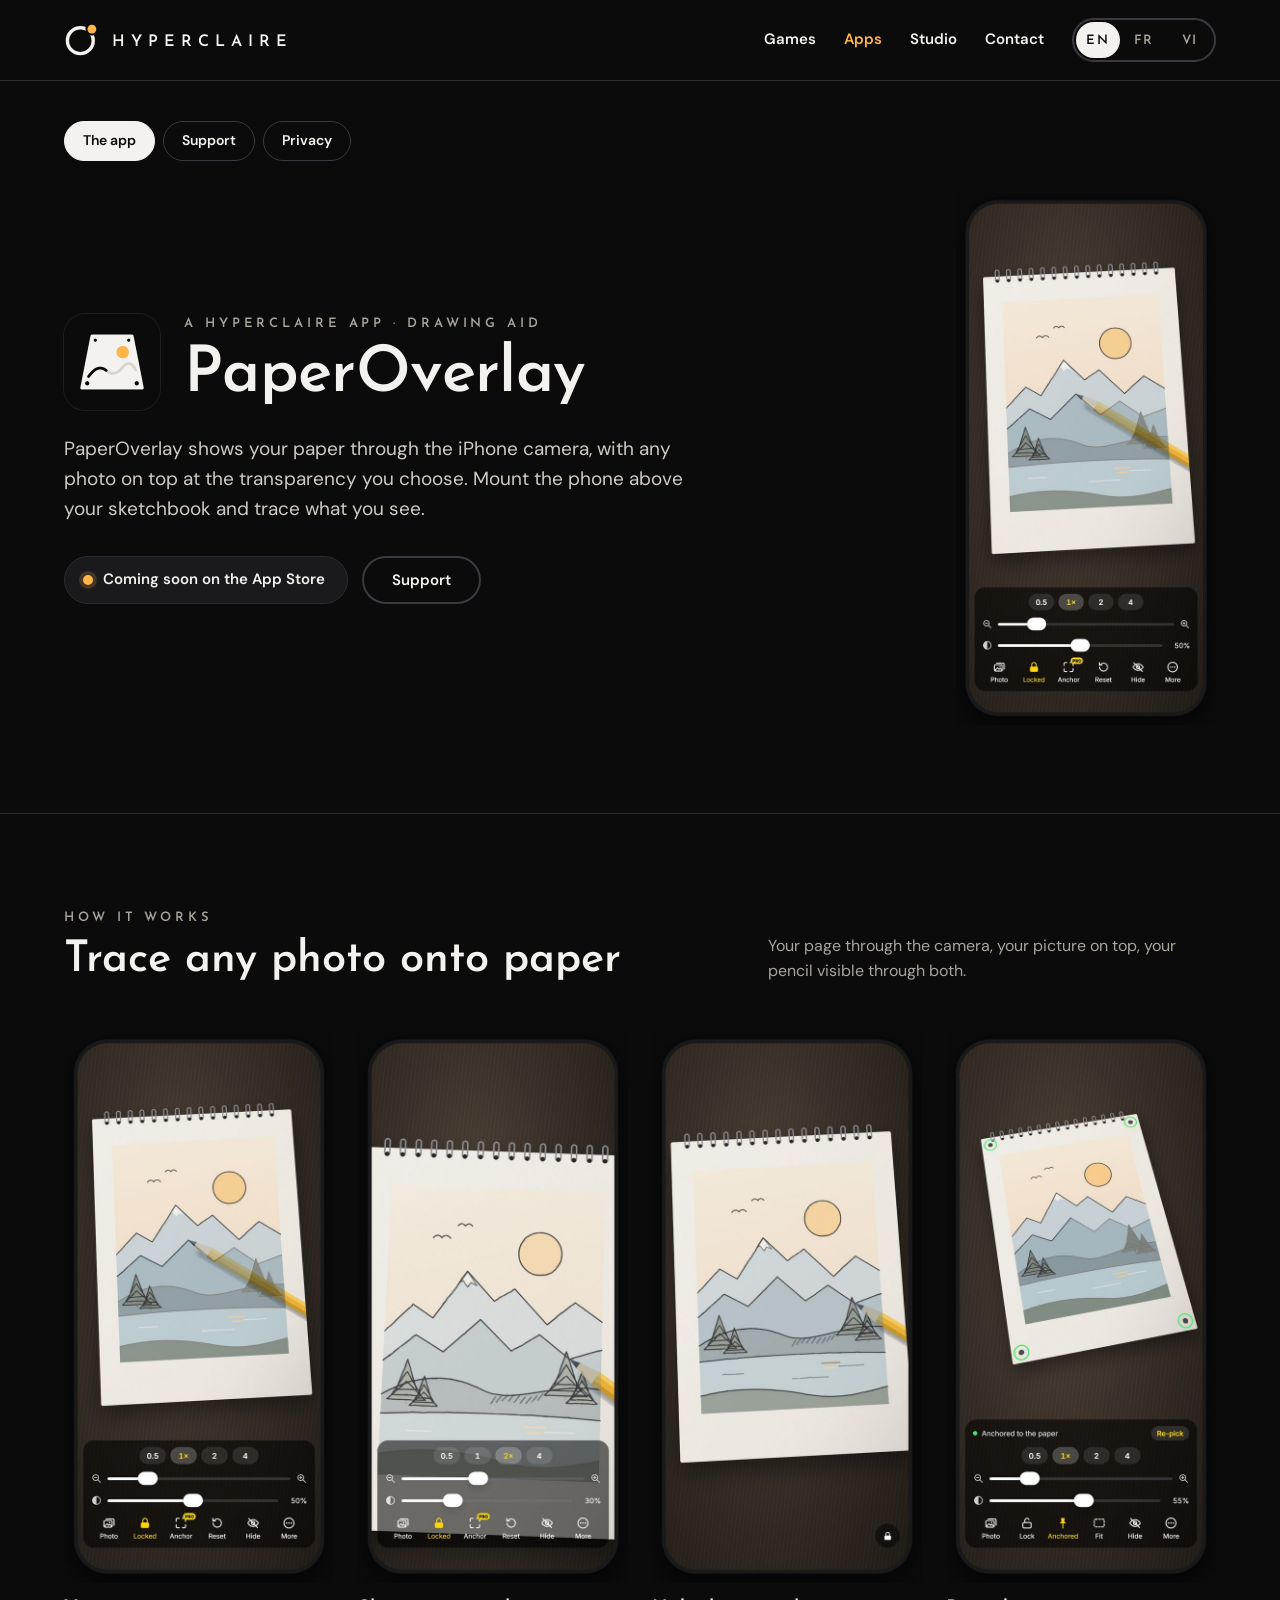
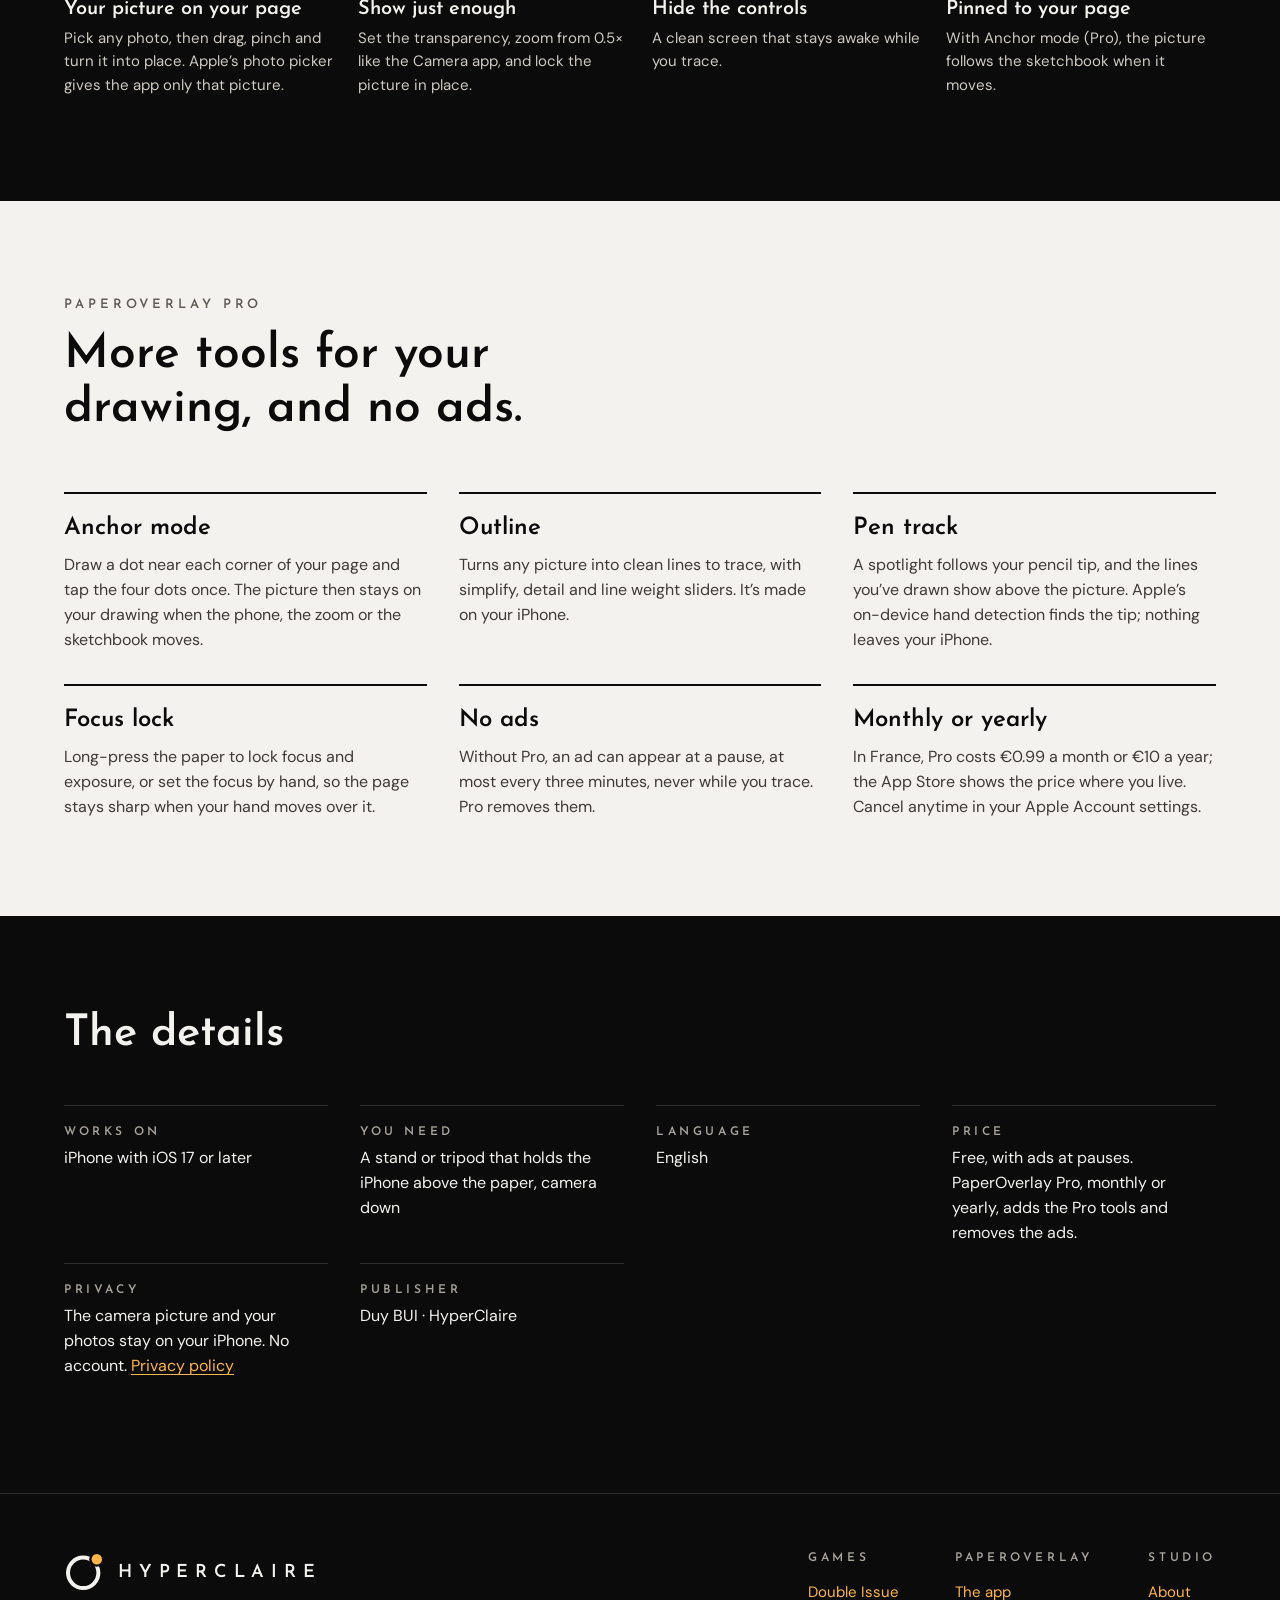
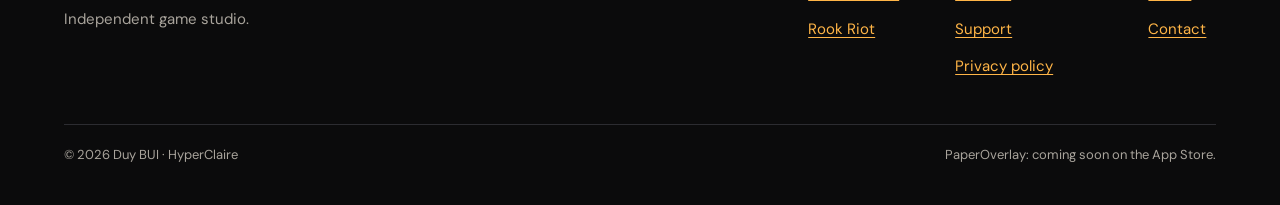
==== apps/index.html @ bffb0ba3 "Apps tab: PaperOverlay's page (EN/FR/VI) /apps/ shows PaperOverlay: what it does, four screens, the " ====
<!doctype html>
<html lang="en">
<head>
<meta charset="utf-8">
<meta name="viewport" content="width=device-width, initial-scale=1, viewport-fit=cover">
<title>PaperOverlay · Apps · HyperClaire</title>
<meta name="title-en" content="PaperOverlay · Apps · HyperClaire">
<meta name="title-fr" content="PaperOverlay · Apps · HyperClaire">
<meta name="title-vi" content="PaperOverlay · Ứng dụng · HyperClaire">
<meta name="description" content="PaperOverlay, an iPhone app by HyperClaire: trace any photo onto paper through the camera. Pro adds Anchor mode, Outline, Pen track and focus lock. Coming soon to the App Store.">
<meta name="theme-color" content="#0B0B0C">
<meta name="apple-itunes-app" content="app-id=6834392652">
<link rel="icon" href="../assets/favicon.png">
<link rel="preconnect" href="https://fonts.googleapis.com">
<link rel="preconnect" href="https://fonts.gstatic.com" crossorigin>
<link rel="stylesheet" href="https://fonts.googleapis.com/css2?family=Josefin+Sans:wght@600&family=DM+Sans:opsz,wght@9..40,400;9..40,500;9..40,600&family=Be+Vietnam+Pro:wght@400;500;600&display=swap">
<link rel="stylesheet" href="../assets/site.css">
<script src="../assets/lang.js"></script>
</head>
<body>
<header class="site">
  <div class="in bar">
    <a class="brand" href="../" aria-label="HyperClaire">
      <svg class="mark" width="34" height="34" viewBox="8 14 100 100" aria-hidden="true"><defs><mask id="mk-h" maskUnits="userSpaceOnUse" x="0" y="0" width="120" height="120"><rect width="120" height="120" fill="#fff"/><circle cx="90" cy="32" r="19" fill="#000"/></mask></defs><circle class="ring" cx="56" cy="66" r="38" mask="url(#mk-h)"/><circle class="spark" cx="90" cy="32" r="13"/></svg>
      <span class="wordmark">HYPERCLAIRE</span>
    </a>
    <nav class="main" aria-label="Main">
      <a href="../#games"><span data-l="en">Games</span><span data-l="fr">Jeux</span><span data-l="vi">Game</span></a>
      <a href="./" aria-current="page"><span data-l="en">Apps</span><span data-l="fr">Apps</span><span data-l="vi">Ứng dụng</span></a>
      <a href="../#studio">Studio</a>
      <a href="../#contact"><span data-l="en">Contact</span><span data-l="fr">Contact</span><span data-l="vi">Liên hệ</span></a>
    </nav>
    <div class="langs" role="group" aria-label="Language"><button type="button" data-set="en" lang="en">EN</button><button type="button" data-set="fr" lang="fr">FR</button><button type="button" data-set="vi" lang="vi">VI</button></div>
  </div>
</header>

<main>
<section class="in game-hero" id="paperoverlay">
  <nav class="subnav" aria-label="PaperOverlay">
    <a href="./" aria-current="page"><span data-l="en">The app</span><span data-l="fr">L’app</span><span data-l="vi">Ứng dụng</span></a>
    <a href="../paperoverlay/support/"><span data-l="en">Support</span><span data-l="fr">Assistance</span><span data-l="vi">Hỗ trợ</span></a>
    <a href="../paperoverlay/privacy/"><span data-l="en">Privacy</span><span data-l="fr">Confidentialité</span><span data-l="vi">Quyền riêng tư</span></a>
  </nav>
  <div class="app-hero">
    <div class="app-copy">
      <div class="game-id">
        <img class="app-icon" src="../assets/paperoverlay/icon.png" alt="" width="96" height="96">
        <div class="stack">
          <div class="eyebrow"><span data-l="en">A HyperClaire app · Drawing aid</span><span data-l="fr">Une app HyperClaire · Aide au dessin</span><span data-l="vi">Ứng dụng của HyperClaire · Hỗ trợ vẽ</span></div>
          <h1 class="title-l">PaperOverlay</h1>
        </div>
      </div>
      <p class="lead" data-l="en">PaperOverlay shows your paper through the iPhone camera, with any photo on top at the transparency you choose. Mount the phone above your sketchbook and trace what you see.</p>
<p class="lead" data-l="fr">PaperOverlay affiche votre feuille à travers la caméra de l’iPhone, avec la photo de votre choix par-dessus, à la transparence que vous voulez. Placez le téléphone au-dessus de votre carnet et tracez ce que vous voyez.</p>
<p class="lead" data-l="vi">PaperOverlay hiện tờ giấy của bạn qua camera iPhone, với bất kỳ tấm ảnh nào phủ lên trên ở độ trong suốt bạn chọn. Đặt điện thoại phía trên cuốn sổ vẽ và đồ theo những gì bạn thấy.</p>
      <div class="actions">
        <span class="status"><span data-l="en">Coming soon on the App Store</span><span data-l="fr">Bientôt sur l’App Store</span><span data-l="vi">Sắp có trên App Store</span></span>
        <a class="btn ghost" href="../paperoverlay/support/"><span data-l="en">Support</span><span data-l="fr">Assistance</span><span data-l="vi">Hỗ trợ</span></a>
      </div>
    </div>
    <figure class="phone-shot"><img src="../assets/paperoverlay/trace.jpg" alt="PaperOverlay on an iPhone: a sketchbook seen through the camera, with a landscape picture on top at half transparency" width="560" height="1144"></figure>
  </div>
</section>

<section class="band" id="how">
  <div class="in">
    <div class="band-head">
      <div class="stack">
        <div class="eyebrow"><span data-l="en">How it works</span><span data-l="fr">Comment ça marche</span><span data-l="vi">Cách dùng</span></div>
        <h2 class="h2"><span data-l="en">Trace any photo onto paper</span><span data-l="fr">Décalquez n’importe quelle photo</span><span data-l="vi">Đồ lại bất kỳ tấm ảnh nào lên giấy</span></h2>
      </div>
      <p><span data-l="en">Your page through the camera, your picture on top, your pencil visible through both.</span><span data-l="fr">Votre feuille à travers la caméra, votre image par-dessus, et votre crayon visible à travers les deux.</span><span data-l="vi">Trang giấy qua camera, ảnh nằm trên, và cây bút chì vẫn thấy rõ xuyên qua cả hai.</span></p>
    </div>
    <div class="clips">
      <figure class="clip">
        <img src="../assets/paperoverlay/trace.jpg" alt="A sketchbook seen through the iPhone camera, with a landscape picture on top at half transparency" width="560" height="1144" loading="lazy">
        <figcaption>
          <h3><span data-l="en">Your picture on your page</span><span data-l="fr">Votre image sur votre feuille</span><span data-l="vi">Ảnh nằm ngay trên trang giấy</span></h3>
          <p data-l="en">Pick any photo, then drag, pinch and turn it into place. Apple’s photo picker gives the app only that picture.</p>
<p data-l="fr">Choisissez une photo, puis faites-la glisser, pincez et tournez-la pour la placer. Le sélecteur de photos d’Apple ne donne à l’app que cette image.</p>
<p data-l="vi">Chọn một tấm ảnh rồi kéo, chụm và xoay cho vào đúng chỗ. Trình chọn ảnh của Apple chỉ đưa cho ứng dụng đúng tấm ảnh đó.</p>
        </figcaption>
      </figure>
      <figure class="clip">
        <img src="../assets/paperoverlay/opacity.jpg" alt="The picture at 30% over the page, zoomed to 2x and locked" width="560" height="1144" loading="lazy">
        <figcaption>
          <h3><span data-l="en">Show just enough</span><span data-l="fr">Juste ce qu’il faut</span><span data-l="vi">Hiện vừa đủ</span></h3>
          <p data-l="en">Set the transparency, zoom from 0.5× like the Camera app, and lock the picture in place.</p>
<p data-l="fr">Réglez la transparence, zoomez dès 0,5× comme dans l’app Appareil photo, et verrouillez l’image.</p>
<p data-l="vi">Chỉnh độ trong suốt, zoom từ 0.5× như ứng dụng Camera, rồi khóa ảnh tại chỗ.</p>
        </figcaption>
      </figure>
      <figure class="clip">
        <img src="../assets/paperoverlay/hide.jpg" alt="The controls hidden: only the page, the picture and a small lock button" width="560" height="1144" loading="lazy">
        <figcaption>
          <h3><span data-l="en">Hide the controls</span><span data-l="fr">Masquez les commandes</span><span data-l="vi">Ẩn bảng điều khiển</span></h3>
          <p data-l="en">A clean screen that stays awake while you trace.</p>
<p data-l="fr">Un écran dégagé qui reste allumé pendant que vous tracez.</p>
<p data-l="vi">Màn hình gọn gàng, không tự tắt trong lúc bạn đồ.</p>
        </figcaption>
      </figure>
      <figure class="clip">
        <img src="../assets/paperoverlay/anchor.jpg" alt="Anchor mode: the four dots at the corners of the page are circled and the picture follows the tilted sketchbook" width="560" height="1144" loading="lazy">
        <figcaption>
          <h3><span data-l="en">Pinned to your page</span><span data-l="fr">Fixée à votre feuille</span><span data-l="vi">Ghim chặt vào trang giấy</span></h3>
          <p data-l="en">With Anchor mode (Pro), the picture follows the sketchbook when it moves.</p>
<p data-l="fr">Avec le mode Anchor (Pro), l’image suit le carnet quand il bouge.</p>
<p data-l="vi">Với chế độ Anchor (Pro), ảnh bám theo cuốn sổ khi nó xê dịch.</p>
        </figcaption>
      </figure>
    </div>
  </div>
</section>

<section class="paper" id="pro">
  <div class="in">
    <div class="stack">
      <div class="eyebrow">PaperOverlay Pro</div>
      <h2 class="statement" data-l="en">More tools for your drawing, and no ads.</h2>
<h2 class="statement" data-l="fr">Plus d’outils pour dessiner, et sans publicité.</h2>
<h2 class="statement" data-l="vi">Thêm công cụ để vẽ, và không quảng cáo.</h2>
    </div>
    <div class="pillars three">
      <div>
        <h3><span data-l="en">Anchor mode</span><span data-l="fr">Mode Anchor</span><span data-l="vi">Chế độ Anchor</span></h3>
        <p data-l="en">Draw a dot near each corner of your page and tap the four dots once. The picture then stays on your drawing when the phone, the zoom or the sketchbook moves.</p>
<p data-l="fr">Dessinez un point près de chaque coin de la feuille et touchez une fois les quatre points. L’image reste alors sur votre dessin quand le téléphone, le zoom ou le carnet bouge.</p>
<p data-l="vi">Chấm một điểm gần mỗi góc trang giấy rồi chạm vào bốn điểm đó một lần. Từ đó ảnh nằm yên trên bản vẽ dù điện thoại, mức zoom hay cuốn sổ có xê dịch.</p>
      </div>
      <div>
        <h3>Outline</h3>
        <p data-l="en">Turns any picture into clean lines to trace, with simplify, detail and line weight sliders. It’s made on your iPhone.</p>
<p data-l="fr">Transforme n’importe quelle image en traits nets à décalquer, avec des curseurs de simplification, de détail et d’épaisseur. Le tout est calculé sur votre iPhone.</p>
<p data-l="vi">Biến bất kỳ bức ảnh nào thành nét vẽ gọn gàng để đồ theo, với thanh chỉnh độ đơn giản, chi tiết và độ dày nét. Mọi thứ được xử lý ngay trên iPhone.</p>
      </div>
      <div>
        <h3>Pen track</h3>
        <p data-l="en">A spotlight follows your pencil tip, and the lines you’ve drawn show above the picture. Apple’s on-device hand detection finds the tip; nothing leaves your iPhone.</p>
<p data-l="fr">Un halo suit la pointe de votre crayon, et les traits que vous avez dessinés apparaissent par-dessus l’image. La détection de la main d’Apple, sur l’appareil, trouve la pointe ; rien ne quitte votre iPhone.</p>
<p data-l="vi">Một vầng sáng bám theo đầu bút chì, và những nét bạn đã vẽ hiện lên trên bức ảnh. Tính năng nhận diện bàn tay của Apple chạy ngay trên máy để tìm đầu bút; không gì rời khỏi iPhone.</p>
      </div>
      <div>
        <h3><span data-l="en">Focus lock</span><span data-l="fr">Verrouillage de la mise au point</span><span data-l="vi">Khóa lấy nét</span></h3>
        <p data-l="en">Long-press the paper to lock focus and exposure, or set the focus by hand, so the page stays sharp when your hand moves over it.</p>
<p data-l="fr">Appuyez longuement sur la feuille pour verrouiller la mise au point et l’exposition, ou réglez la mise au point à la main : la page reste nette quand votre main passe dessus.</p>
<p data-l="vi">Nhấn giữ lên tờ giấy để khóa lấy nét và độ sáng, hoặc tự chỉnh lấy nét bằng tay, để trang giấy luôn rõ khi tay bạn lướt qua.</p>
      </div>
      <div>
        <h3><span data-l="en">No ads</span><span data-l="fr">Sans publicité</span><span data-l="vi">Không quảng cáo</span></h3>
        <p data-l="en">Without Pro, an ad can appear at a pause, at most every three minutes, never while you trace. Pro removes them.</p>
<p data-l="fr">Sans Pro, une publicité peut apparaître lors d’une pause, au plus toutes les trois minutes, jamais pendant que vous tracez. Pro les supprime.</p>
<p data-l="vi">Không có Pro, quảng cáo có thể hiện lúc bạn tạm dừng, tối đa ba phút một lần, không bao giờ khi bạn đang đồ. Pro tắt hết quảng cáo.</p>
      </div>
      <div>
        <h3><span data-l="en">Monthly or yearly</span><span data-l="fr">Mensuel ou annuel</span><span data-l="vi">Theo tháng hoặc theo năm</span></h3>
        <p data-l="en">In France, Pro costs €0.99 a month or €10 a year; the App Store shows the price where you live. Cancel anytime in your Apple Account settings.</p>
<p data-l="fr">En France, Pro coûte 0,99 € par mois ou 10 € par an ; l’App Store affiche le prix de votre pays. Résiliable à tout moment dans les réglages de votre compte Apple.</p>
<p data-l="vi">Ở Pháp, Pro có giá 0,99 € mỗi tháng hoặc 10 € mỗi năm; App Store hiển thị giá ở nơi bạn sống. Hủy bất cứ lúc nào trong phần cài đặt Tài khoản Apple.</p>
      </div>
    </div>
  </div>
</section>

<section class="band">
  <div class="in">
    <h2 class="h2"><span data-l="en">The details</span><span data-l="fr">Les détails</span><span data-l="vi">Thông tin</span></h2>
    <dl class="facts">
      <div>
        <dt><span data-l="en">Works on</span><span data-l="fr">Appareils</span><span data-l="vi">Thiết bị</span></dt>
        <dd><span data-l="en">iPhone with iOS 17 or later</span><span data-l="fr">iPhone sous iOS 17 ou plus récent</span><span data-l="vi">iPhone chạy iOS 17 trở lên</span></dd>
      </div>
      <div>
        <dt><span data-l="en">You need</span><span data-l="fr">Il vous faut</span><span data-l="vi">Cần có</span></dt>
        <dd><span data-l="en">A stand or tripod that holds the iPhone above the paper, camera down</span><span data-l="fr">Un support ou un trépied qui tient l’iPhone au-dessus de la feuille, caméra vers le bas</span><span data-l="vi">Giá đỡ hoặc chân máy giữ iPhone phía trên tờ giấy, camera hướng xuống</span></dd>
      </div>
      <div>
        <dt><span data-l="en">Language</span><span data-l="fr">Langue</span><span data-l="vi">Ngôn ngữ</span></dt>
        <dd><span data-l="en">English</span><span data-l="fr">Anglais</span><span data-l="vi">Tiếng Anh</span></dd>
      </div>
      <div>
        <dt><span data-l="en">Price</span><span data-l="fr">Prix</span><span data-l="vi">Giá</span></dt>
        <dd><span data-l="en">Free, with ads at pauses. PaperOverlay Pro, monthly or yearly, adds the Pro tools and removes the ads.</span><span data-l="fr">Gratuit, avec des publicités lors des pauses. PaperOverlay Pro, mensuel ou annuel, ajoute les outils Pro et supprime les publicités.</span><span data-l="vi">Miễn phí, có quảng cáo lúc tạm dừng. PaperOverlay Pro, theo tháng hoặc theo năm, thêm các công cụ Pro và tắt quảng cáo.</span></dd>
      </div>
      <div>
        <dt><span data-l="en">Privacy</span><span data-l="fr">Confidentialité</span><span data-l="vi">Quyền riêng tư</span></dt>
        <dd><span data-l="en">The camera picture and your photos stay on your iPhone. No account. </span><span data-l="fr">L’image de la caméra et vos photos restent sur votre iPhone. Pas de compte. </span><span data-l="vi">Hình ảnh camera và ảnh của bạn ở lại trên iPhone. Không cần tài khoản. </span><a href="../paperoverlay/privacy/"><span data-l="en">Privacy policy</span><span data-l="fr">Politique de confidentialité</span><span data-l="vi">Chính sách quyền riêng tư</span></a></dd>
      </div>
      <div>
        <dt><span data-l="en">Publisher</span><span data-l="fr">Éditeur</span><span data-l="vi">Nhà phát hành</span></dt>
        <dd>Duy BUI · HyperClaire</dd>
      </div>
    </dl>
  </div>
</section>
</main>

<footer class="site">
  <div class="in">
    <div class="foot-top">
      <div class="foot-brand">
        <a class="brand" href="../" aria-label="HyperClaire">
          <svg class="mark" width="40" height="40" viewBox="8 14 100 100" aria-hidden="true"><defs><mask id="mk-f" maskUnits="userSpaceOnUse" x="0" y="0" width="120" height="120"><rect width="120" height="120" fill="#fff"/><circle cx="90" cy="32" r="19" fill="#000"/></mask></defs><circle class="ring" cx="56" cy="66" r="38" mask="url(#mk-f)"/><circle class="spark" cx="90" cy="32" r="13"/></svg>
          <span class="wordmark">HYPERCLAIRE</span>
        </a>
        <p><span data-l="en">Independent game studio.</span><span data-l="fr">Studio de jeu indépendant.</span><span data-l="vi">Studio game độc lập.</span></p>
      </div>
      <nav class="foot-cols" aria-label="Footer">
        <div>
          <div class="eyebrow"><span data-l="en">Games</span><span data-l="fr">Jeux</span><span data-l="vi">Game</span></div>
          <a href="../doubleissue/">Double Issue</a>
          <a href="../#games">Rook Riot</a>
        </div>
        <div>
          <div class="eyebrow">PaperOverlay</div>
          <a href="./"><span data-l="en">The app</span><span data-l="fr">L’app</span><span data-l="vi">Ứng dụng</span></a>
          <a href="../paperoverlay/support/"><span data-l="en">Support</span><span data-l="fr">Assistance</span><span data-l="vi">Hỗ trợ</span></a>
          <a href="../paperoverlay/privacy/"><span data-l="en">Privacy policy</span><span data-l="fr">Confidentialité</span><span data-l="vi">Quyền riêng tư</span></a>
        </div>
        <div>
          <div class="eyebrow">Studio</div>
          <a href="../#studio"><span data-l="en">About</span><span data-l="fr">À propos</span><span data-l="vi">Giới thiệu</span></a>
          <a href="../#contact"><span data-l="en">Contact</span><span data-l="fr">Contact</span><span data-l="vi">Liên hệ</span></a>
        </div>
      </nav>
    </div>
    <div class="foot-bottom">
      <span>© 2026 Duy BUI · HyperClaire</span>
      <span><span data-l="en">PaperOverlay: coming soon on the App Store.</span><span data-l="fr">PaperOverlay : bientôt sur l’App Store.</span><span data-l="vi">PaperOverlay: sắp có trên App Store.</span></span>
    </div>
  </div>
</footer>
</body>
</html>
---- assets/site.css ----
/* HYPERCLAIRE: the studio site. Every value comes from the HyperClaire brand bible (the "Final — Breakout Bold"
   studio website and its tokens): Night ground, Paper ink, one spark per view; Josefin Sans SemiBold for display,
   DM Sans for text (Be Vietnam Pro in Vietnamese: DM Sans has no Vietnamese); round-ended controls. */
:root {
  --night: #0B0B0C;
  --graphite: #1A1A1D;
  --tile: #121214;
  --tile-dot: #2E2E33;
  --line: #2C2C31;
  --line-strong: #3A3A40;
  --paper: #F4F2EE;
  --paper-body: #CFCAC2;
  --fog: #A9A49C;
  --ash: #5E5A54;
  --paper-text: #3E3A35;
  --spark: #FFB547;
  --spark-hover: #FFC771;
  --spark-deep: #9A5B00;
  --comic-paper: #FFF8E6;
  --display: "Josefin Sans", Futura, "Century Gothic", sans-serif;
  --body: "DM Sans", system-ui, -apple-system, "Segoe UI", sans-serif;
  --gutter: 24px;
  color-scheme: dark;
}
:root:lang(vi) { --body: "Be Vietnam Pro", "DM Sans", system-ui, -apple-system, "Segoe UI", sans-serif; }
@media (max-width: 720px) { :root { --gutter: 16px; } }

/* One page, three languages: only the visitor's language shows. */
html[lang="en"] [data-l]:not([data-l="en"]),
html[lang="fr"] [data-l]:not([data-l="fr"]),
html[lang="vi"] [data-l]:not([data-l="vi"]) { display: none !important; }

*, *::before, *::after { box-sizing: border-box; }
html { -webkit-text-size-adjust: 100%; scroll-behavior: smooth; }
body {
  margin: 0;
  background: var(--night);
  color: var(--paper);
  font: 400 16px/1.55 var(--body);
  -webkit-font-smoothing: antialiased;
  text-rendering: optimizeLegibility;
}
img { max-width: 100%; height: auto; display: block; }
a { color: var(--spark); text-underline-offset: 3px; }
a:hover { color: var(--paper); }
:focus-visible { outline: 2px solid var(--spark); outline-offset: 2px; }
@media (prefers-reduced-motion: reduce) { html { scroll-behavior: auto; } * { animation: none !important; transition: none !important; } }

.in {
  max-width: 1200px;
  margin: 0 auto;
  padding-left: max(var(--gutter), env(safe-area-inset-left, 0px));
  padding-right: max(var(--gutter), env(safe-area-inset-right, 0px));
}
.skip { position: absolute; left: -9999px; top: 8px; }
.skip:focus { left: 16px; z-index: 10; background: var(--spark); color: var(--night); padding: 10px 16px; border-radius: 999px; }

/* Type */
h1, h2, h3 { margin: 0; font-family: var(--display); font-weight: 600; text-wrap: balance; }
.eyebrow { font: 600 13px/16px var(--display); letter-spacing: .3em; text-transform: uppercase; color: var(--fog); }
.display { font-size: clamp(44px, 6.4vw, 88px); line-height: 1.02; letter-spacing: -0.01em; }
.title-l { font-size: clamp(40px, 5vw, 64px); line-height: 1.04; letter-spacing: -0.01em; }
.h2 { font-size: clamp(32px, 3.4vw, 44px); line-height: 1.05; }
.lead { margin: 0; max-width: 34em; font-size: 19px; line-height: 30px; color: var(--paper-body); }
.muted { color: var(--fog); }
/* Josefin Sans sits high on its line: the bible's wordmark and pills take 2–3 px on top. */
.wordmark { font: 600 16px/1 var(--display); letter-spacing: .375em; padding-top: 3px; white-space: nowrap; }

/* The mark: a ring with the spark breaking out (stroke follows the text colour). */
.mark { flex: none; }
.mark .ring { fill: none; stroke: currentColor; stroke-width: 10; }
.mark .spark { fill: var(--spark); }

/* Header */
header.site { border-bottom: 1px solid var(--line); }
header.site .bar { display: flex; flex-wrap: wrap; align-items: center; gap: 14px 28px; padding-block: 18px; }
.brand { display: inline-flex; align-items: center; gap: 14px; color: var(--paper); text-decoration: none; min-height: 44px; }
.brand:hover { color: var(--paper); }
nav.main { display: flex; flex-wrap: wrap; gap: 4px 28px; margin-left: auto; font-weight: 600; font-size: 15px; }
nav.main a { color: var(--paper); text-decoration: none; padding-block: 10px; }
nav.main a:hover, nav.main a[aria-current="page"] { color: var(--spark); }
.langs { display: inline-flex; border: 2px solid var(--line-strong); border-radius: 999px; padding: 2px; gap: 2px; }
.langs button {
  min-width: 44px; min-height: 36px; padding: 0 10px; border: 0; border-radius: 999px;
  background: transparent; color: var(--fog); font: 600 13px/1 var(--display); letter-spacing: .12em; cursor: pointer;
}
.langs button:hover { color: var(--paper); }
.langs button[aria-pressed="true"] { background: var(--paper); color: var(--night); }
@media (max-width: 720px) {
  header.site .bar { gap: 2px 12px; padding-block: 10px 4px; }
  header.site .brand { gap: 10px; }
  header.site .brand .mark { width: 28px; height: 28px; }
  header.site .wordmark { font-size: 14px; letter-spacing: .3em; }
  .langs { margin-left: auto; }
  .langs button { min-width: 40px; padding: 0 8px; }
  nav.main { order: 3; width: 100%; margin-left: 0; gap: 0 22px; }
  .eyebrow { letter-spacing: .22em; }
}

/* Buttons: round-ended, the brand is made of circles. */
.actions { display: flex; flex-wrap: wrap; align-items: center; gap: 14px; }
.btn {
  display: inline-flex; align-items: center; justify-content: center; gap: 10px;
  min-height: 48px; padding: 0 28px; border-radius: 999px;
  font: 600 15px/1.2 var(--body); text-decoration: none; text-align: center;
}
.btn.primary { background: var(--spark); color: var(--night); }
.btn.primary:hover { background: var(--spark-hover); color: var(--night); }
.btn.ghost { border: 2px solid var(--line-strong); color: var(--paper); }
.btn.ghost:hover { border-color: var(--paper); color: var(--paper); }
.status {
  display: inline-flex; align-items: center; gap: 10px; min-height: 48px; padding: 0 22px 0 18px;
  border-radius: 999px; background: var(--graphite); border: 1px solid var(--line); font-weight: 600; font-size: 15px;
}
.status::before { content: ""; width: 10px; height: 10px; border-radius: 50%; background: var(--spark); box-shadow: 0 0 0 4px rgba(255, 181, 71, .18); }

/* Sections */
.band { border-top: 1px solid var(--line); }
.band > .in { padding-block: 96px; display: flex; flex-direction: column; gap: 48px; }
.band-head { display: flex; flex-wrap: wrap; align-items: flex-end; justify-content: space-between; gap: 16px 40px; }
.stack { display: flex; flex-direction: column; gap: 12px; min-width: 0; }
.band-head > p { margin: 0; max-width: 28em; color: var(--fog); }
@media (max-width: 720px) { .band > .in { padding-block: 64px; gap: 36px; } }

/* Home: hero */
.hero { display: flex; flex-wrap: wrap; align-items: center; gap: 48px; padding-block: 88px 96px; }
.hero-copy { flex: 999 1 480px; min-width: 0; display: flex; flex-direction: column; gap: 24px; }
.hero-copy .actions { padding-top: 8px; }
.hero-art { flex: 1 1 320px; min-width: 0; display: flex; justify-content: center; }
.tile {
  width: min(100%, 440px); aspect-ratio: 1 / 1; border-radius: 28px;
  background-color: var(--tile); background-image: radial-gradient(var(--tile-dot) 1.6px, transparent 2px);
  background-size: 32px 32px; background-position: 16px 16px;
  display: flex; align-items: center; justify-content: center; color: var(--paper);
}
.tile .mark { width: 62%; height: auto; }
.tile .spark-group { animation: breakout 1.6s cubic-bezier(.3, 0, .2, 1) .2s both; }
@keyframes breakout { from { transform: translate(-8px, 8px); } to { transform: translate(0, 0); } }
@media (max-width: 720px) { .hero { padding-block: 40px 64px; gap: 40px; } .tile { width: min(100%, 240px); border-radius: 22px; } }

/* Home: game cards */
.games { display: grid; grid-template-columns: repeat(auto-fit, minmax(min(100%, 460px), 1fr)); gap: 24px; }
.card { background: var(--graphite); border: 1px solid var(--line); border-radius: 18px; overflow: hidden; display: flex; flex-direction: column; min-width: 0; }
.cover { position: relative; aspect-ratio: 16 / 9; overflow: hidden; }
.cover.comic { background: var(--comic-paper); display: flex; align-items: center; }
.cover.comic img { width: 100%; }
.cover.felt {
  background-color: #145A3C; background-image: repeating-conic-gradient(#11503A 0% 25%, #145A3C 0% 50%);
  background-size: 48px 48px; display: flex; align-items: center; justify-content: center; gap: 32px;
}
.cover.felt .rook { width: 26%; height: auto; filter: drop-shadow(6px 6px 0 #0B2E20); }
.cover.felt .die { width: 15%; height: auto; transform: rotate(-12deg); filter: drop-shadow(5px 5px 0 #0B2E20); }
.by {
  position: absolute; left: 16px; bottom: 16px; display: inline-flex; align-items: center; gap: 8px;
  border-radius: 999px; padding: 6px 14px 6px 10px; font: 600 11px/1 var(--display); letter-spacing: .25em;
}
.by span { padding-top: 2px; }
.by.on-night { background: var(--night); color: var(--paper); }
.by.on-paper { background: var(--paper); color: var(--night); }
.card-body { padding: 28px; display: flex; flex-direction: column; gap: 14px; flex: 1; }
.card-body .eyebrow { font-size: 12px; }
.card-body h3 { font-size: 32px; line-height: 1.1; }
.card-body p { margin: 0; color: var(--paper-body); }
.meta { font-size: 13px; font-weight: 500; color: var(--fog); }
.card-links { display: flex; flex-wrap: wrap; gap: 8px 24px; margin-top: auto; padding-top: 6px; font-weight: 600; font-size: 15px; }
.card-links a { padding-block: 10px; }
@media (max-width: 720px) { .card-body { padding: 22px; } }

/* Home: the studio, on Paper */
.paper { background: var(--paper); color: var(--night); }
.paper > .in { padding-block: 96px; display: flex; flex-direction: column; gap: 56px; }
.paper .stack { gap: 16px; }
@media (max-width: 720px) { .paper > .in { padding-block: 64px; gap: 40px; } }
.paper .eyebrow { color: var(--ash); }
.paper a { color: var(--spark-deep); }
.paper a:hover { color: var(--night); }
.paper :focus-visible { outline-color: var(--spark-deep); }
.statement { font-size: clamp(30px, 4vw, 48px); line-height: 1.12; max-width: 820px; }
.pillars { display: grid; grid-template-columns: repeat(auto-fit, minmax(min(100%, 260px), 1fr)); gap: 32px; }
.pillars > div { display: flex; flex-direction: column; gap: 10px; border-top: 2px solid var(--night); padding-top: 20px; }
.pillars h3 { font-size: 24px; line-height: 1.2; }
.pillars p { margin: 0; color: var(--paper-text); }

/* Home: contact */
.paper + .band { border-top: 0; }
.band > .in.contact { flex-direction: row; flex-wrap: wrap; align-items: center; justify-content: space-between; gap: 32px 40px; }
.contact > .stack { flex: 1 1 420px; gap: 14px; }
.contact > .stack p { margin: 0; color: var(--fog); max-width: 30em; }
.mailbox { flex: 1 1 380px; min-width: 0; display: flex; flex-direction: column; gap: 12px; padding: 24px; border-radius: 18px; background: var(--graphite); border: 1px solid var(--line); }
.mailbox .addr { font: 600 clamp(20px, 2.4vw, 26px)/1.2 var(--body); word-break: break-word; }
.mailbox a.addr { text-decoration: none; }
.mailbox a.addr:hover { color: var(--spark); text-decoration: underline; }
.mailbox small { color: var(--fog); font-size: 13px; }

/* Footer */
footer.site { border-top: 1px solid var(--line); }
footer.site .in { padding-block: 56px 40px; display: flex; flex-direction: column; gap: 40px; }
.foot-top { display: flex; flex-wrap: wrap; justify-content: space-between; gap: 32px; }
.foot-brand { display: flex; flex-direction: column; gap: 14px; }
.foot-brand .wordmark { font-size: 18px; }
.foot-brand p { margin: 0; color: var(--fog); font-size: 15px; }
.foot-cols { display: flex; flex-wrap: wrap; gap: 32px 56px; font-size: 15px; }
.foot-cols > div { display: flex; flex-direction: column; gap: 4px; }
.foot-cols .eyebrow { font-size: 12px; margin-bottom: 6px; }
.foot-cols a { padding-block: 5px; }
.foot-bottom { border-top: 1px solid var(--line); padding-top: 20px; display: flex; flex-wrap: wrap; justify-content: space-between; gap: 8px 24px; font-size: 13px; color: var(--fog); }

/* Game page */
.subnav { display: flex; flex-wrap: wrap; gap: 8px; }
.subnav a {
  display: inline-flex; align-items: center; min-height: 40px; padding: 0 18px; border-radius: 999px;
  border: 1px solid var(--line-strong); color: var(--paper); font-weight: 600; font-size: 14px; text-decoration: none;
}
.subnav a:hover { border-color: var(--paper); color: var(--paper); }
.subnav a[aria-current="page"] { background: var(--paper); border-color: var(--paper); color: var(--night); }
.game-hero { display: flex; flex-direction: column; gap: 32px; padding-block: 40px 88px; }
.crumbs { display: flex; flex-wrap: wrap; gap: 10px; align-items: center; }
.crumbs a { color: var(--fog); text-decoration: none; }
.crumbs a:hover { color: var(--paper); }
.key-art { margin: 0; border-radius: 18px; overflow: hidden; background: var(--comic-paper); border: 1px solid var(--line); }
.game-id { display: flex; align-items: center; gap: 24px; }
.app-icon { width: 96px; height: 96px; border-radius: 22.5%; flex: none; box-shadow: 0 0 0 1px rgba(255, 255, 255, .08); }
.game-id .stack { gap: 10px; }
.game-hero .lead { max-width: 40em; }
.features { display: grid; grid-template-columns: repeat(auto-fit, minmax(min(100%, 340px), 1fr)); gap: 24px; }
.feature { background: var(--graphite); border: 1px solid var(--line); border-radius: 18px; overflow: hidden; display: flex; flex-direction: column; min-width: 0; }
.feature img { width: 100%; aspect-ratio: 1200 / 554; object-fit: cover; background: var(--comic-paper); }
.feature div { padding: 24px 24px 28px; display: flex; flex-direction: column; gap: 10px; }
.feature h3 { font-size: 24px; line-height: 1.15; }
.feature p { margin: 0; color: var(--paper-body); }
/* The game's videos: vertical (9:16), four in a row; on a phone the row scrolls sideways. */
.clips {
  display: grid; grid-auto-flow: column; grid-auto-columns: minmax(min(64vw, 240px), 1fr); gap: 24px;
  overflow-x: auto; scroll-snap-type: x mandatory; padding-bottom: 8px;
}
.clip { margin: 0; display: flex; flex-direction: column; gap: 14px; min-width: 0; scroll-snap-align: start; }
.clip video {
  display: block; width: 100%; height: auto; aspect-ratio: 9 / 16; object-fit: cover;
  border-radius: 18px; border: 1px solid var(--line); background: var(--graphite);
}
.clip figcaption { display: flex; flex-direction: column; gap: 6px; }
.clip h3 { font-size: 20px; line-height: 1.2; }
.clip p { margin: 0; color: var(--paper-body); font-size: 15px; }
@media (max-width: 720px) { .clips { gap: 16px; } }
.facts { display: grid; grid-template-columns: repeat(auto-fit, minmax(min(100%, 240px), 1fr)); gap: 0 32px; margin: 0; }
.facts > div { border-top: 1px solid var(--line); padding-block: 18px; display: flex; flex-direction: column; gap: 6px; }
.facts dt { font: 600 12px/16px var(--display); letter-spacing: .3em; text-transform: uppercase; color: var(--fog); }
.facts dd { margin: 0; }
@media (max-width: 720px) { .game-hero { padding-block: 24px 64px; gap: 24px; } .game-id { gap: 16px; } .app-icon { width: 64px; height: 64px; } }

/* Support and privacy: long reading */
.doc { display: grid; grid-template-columns: minmax(0, 1fr); gap: 0; padding-block: 56px 96px; }
.doc-head { display: flex; flex-direction: column; gap: 16px; padding-bottom: 40px; border-bottom: 1px solid var(--line); margin-bottom: 8px; }
.doc-head .lead { max-width: 36em; }
.prose { max-width: 70ch; }
.prose h2 { font-size: 26px; line-height: 32px; margin: 44px 0 12px; }
.prose p, .prose li { color: var(--paper-body); }
.prose p { margin: 0 0 14px; }
.prose ul { margin: 0 0 14px; padding-left: 1.2em; }
.prose li { margin-bottom: 8px; }
.prose li::marker { color: var(--spark); }
.prose b, .prose strong { color: var(--paper); font-weight: 600; }
.path { font: 600 .82em/1 var(--display); letter-spacing: .08em; color: var(--paper); background: var(--graphite); border: 1px solid var(--line-strong); border-radius: 6px; padding: 4px 7px 2px; white-space: nowrap; }
.faq { display: flex; flex-direction: column; gap: 12px; margin-top: 32px; }
.faq details { background: var(--graphite); border: 1px solid var(--line); border-radius: 14px; }
.faq summary {
  list-style: none; cursor: pointer; display: flex; justify-content: space-between; align-items: center; gap: 16px;
  min-height: 56px; padding: 14px 20px; font-weight: 600; font-size: 17px;
}
.faq summary::-webkit-details-marker { display: none; }
.faq summary::after { content: ""; flex: none; width: 12px; height: 12px; border-right: 2px solid var(--spark); border-bottom: 2px solid var(--spark); transform: rotate(45deg) translate(-2px, -2px); transition: transform .2s; }
.faq details[open] summary::after { transform: rotate(-135deg) translate(-2px, -2px); }
.faq details > p { margin: 0; padding: 0 20px 18px; color: var(--paper-body); }
.updated { color: var(--fog); font-size: 15px; }

/* Not published while one of these remains: a blank only the publisher can fill. */
.todo { outline: 2px dashed #FF6B5E; outline-offset: 2px; border-radius: 4px; background: rgba(255, 107, 94, .14); padding: 0 4px; }

/* Double Issue's credits: the Apache License's full text, folded */
.license { margin-top: 28px; background: var(--graphite); border: 1px solid var(--line); border-radius: 14px; padding: 0 20px; }
.license summary { cursor: pointer; padding: 16px 0; font-weight: 600; }
.license pre { white-space: pre-wrap; overflow-wrap: anywhere; font-size: 12px; line-height: 1.5; color: var(--paper-body); margin: 0 0 18px; }

/* Apps: an app's page, the phone beside the copy; the screenshots reuse the game page's video row. */
.app-hero { display: flex; flex-wrap: wrap; align-items: center; gap: 40px 56px; }
.app-copy { flex: 999 1 460px; min-width: 0; display: flex; flex-direction: column; gap: 24px; }
.app-copy .lead { max-width: 34em; }
.app-copy .actions { padding-top: 8px; }
.phone-shot { flex: 1 1 260px; min-width: 0; margin: 0; display: flex; justify-content: center; }
.phone-shot img { width: min(100%, 320px); }
.clip img { width: 100%; }
.pillars.three { grid-template-columns: repeat(auto-fit, minmax(min(100%, 320px), 1fr)); }
@media (max-width: 720px) { .phone-shot img { width: min(100%, 260px); } }
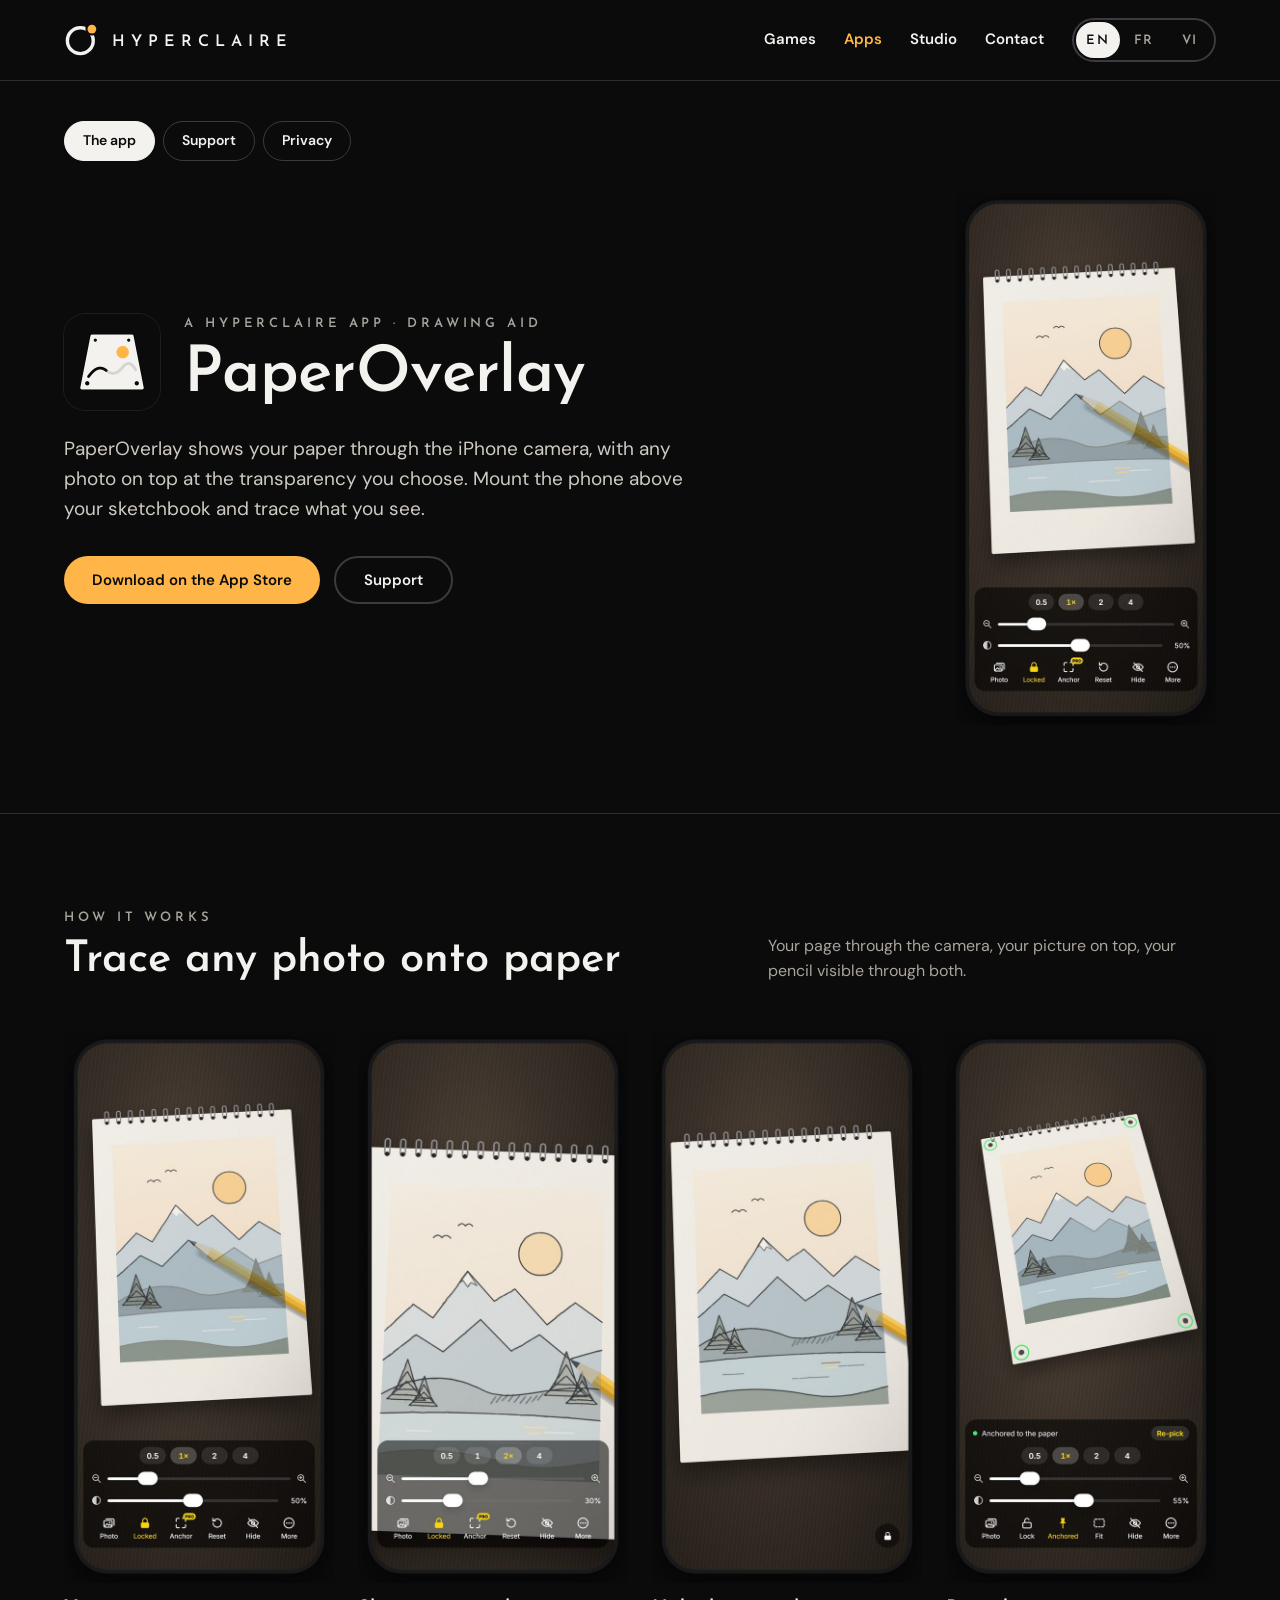
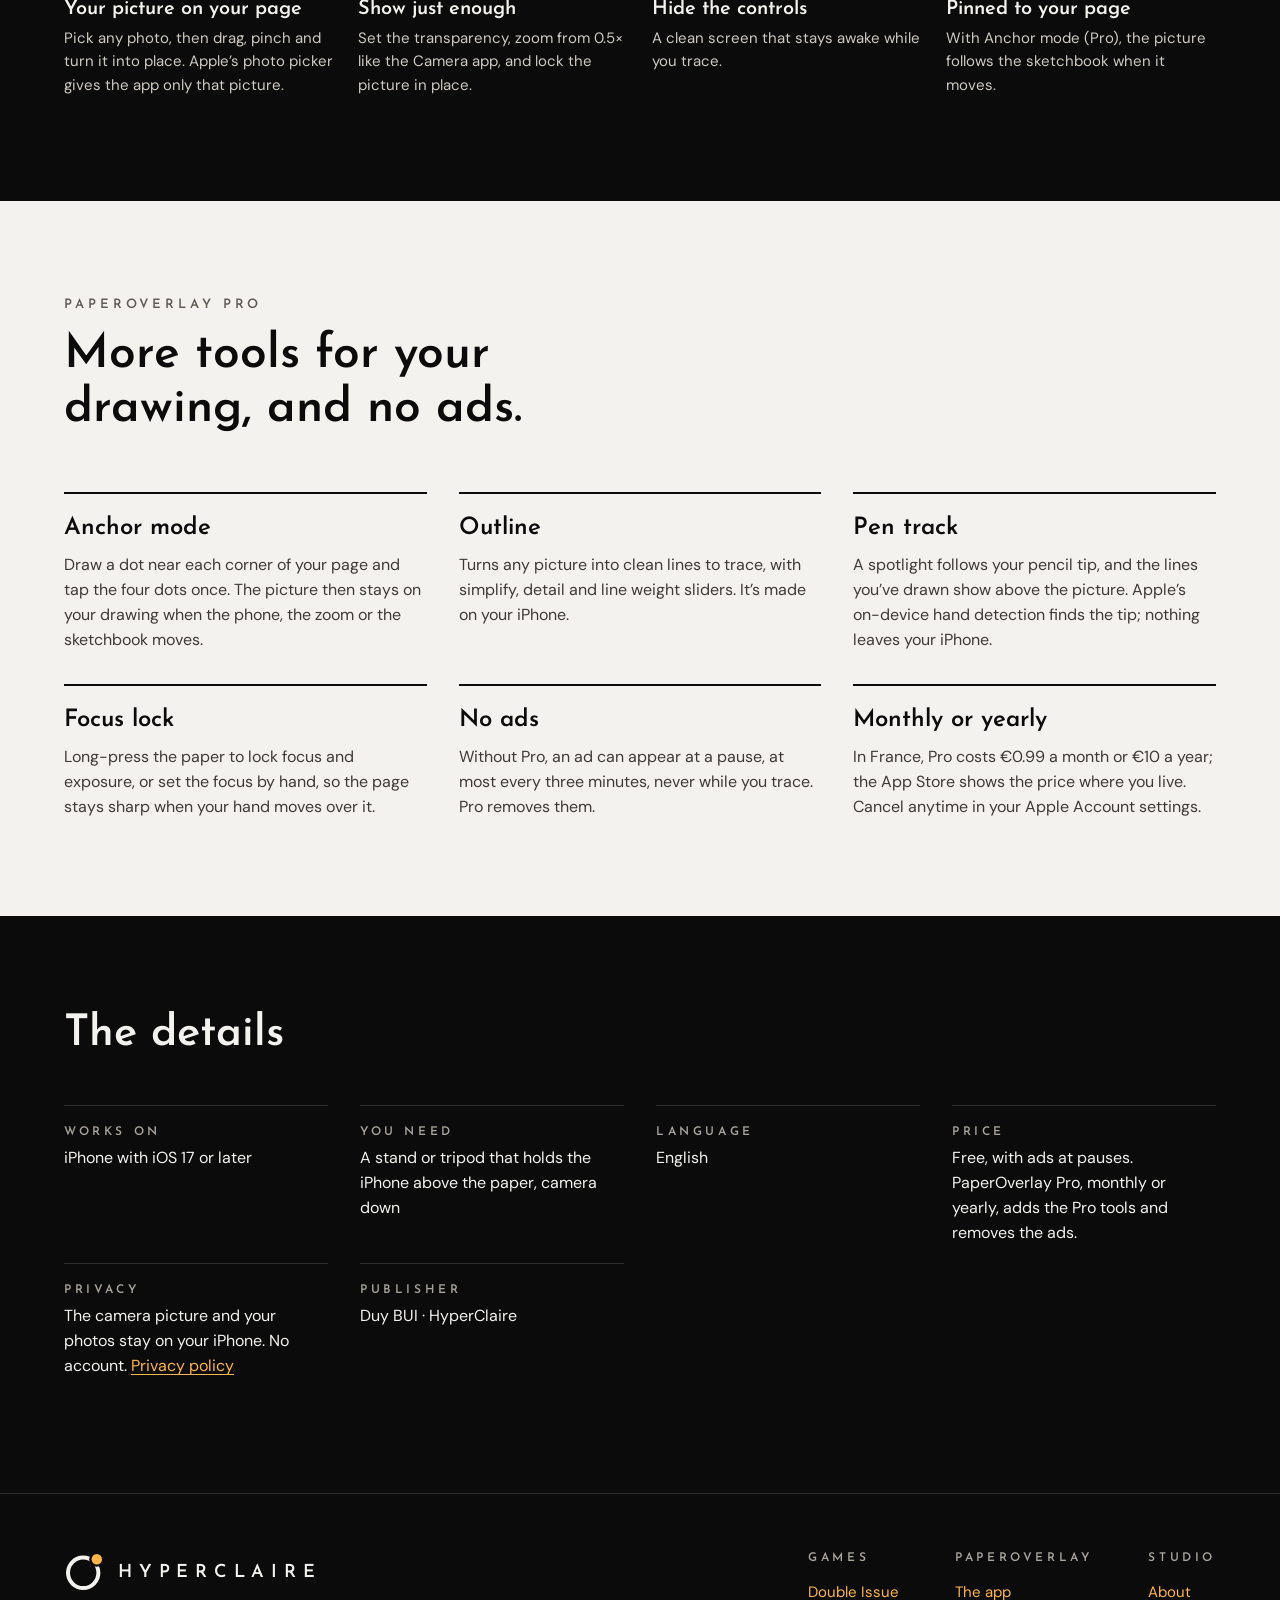
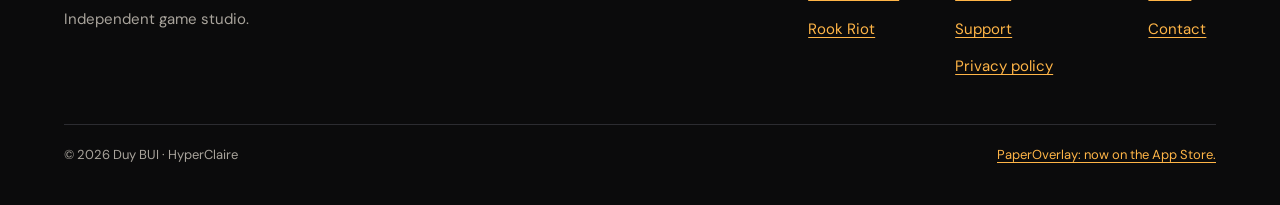
==== commit 50a0cc6f: "PaperOverlay is out: App Store button on the Apps page, store link in the footers Co-Authored-By: Cl" ====
--- a/apps/index.html
+++ b/apps/index.html
@@ -7,7 +7,7 @@
 <meta name="title-en" content="PaperOverlay · Apps · HyperClaire">
 <meta name="title-fr" content="PaperOverlay · Apps · HyperClaire">
 <meta name="title-vi" content="PaperOverlay · Ứng dụng · HyperClaire">
-<meta name="description" content="PaperOverlay, an iPhone app by HyperClaire: trace any photo onto paper through the camera. Pro adds Anchor mode, Outline, Pen track and focus lock. Coming soon to the App Store.">
+<meta name="description" content="PaperOverlay, an iPhone app by HyperClaire: trace any photo onto paper through the camera. Pro adds Anchor mode, Outline, Pen track and focus lock. Free on the App Store.">
 <meta name="theme-color" content="#0B0B0C">
 <meta name="apple-itunes-app" content="app-id=6834392652">
 <link rel="icon" href="../assets/favicon.png">
@@ -54,7 +54,7 @@
 <p class="lead" data-l="fr">PaperOverlay affiche votre feuille à travers la caméra de l’iPhone, avec la photo de votre choix par-dessus, à la transparence que vous voulez. Placez le téléphone au-dessus de votre carnet et tracez ce que vous voyez.</p>
 <p class="lead" data-l="vi">PaperOverlay hiện tờ giấy của bạn qua camera iPhone, với bất kỳ tấm ảnh nào phủ lên trên ở độ trong suốt bạn chọn. Đặt điện thoại phía trên cuốn sổ vẽ và đồ theo những gì bạn thấy.</p>
       <div class="actions">
-        <span class="status"><span data-l="en">Coming soon on the App Store</span><span data-l="fr">Bientôt sur l’App Store</span><span data-l="vi">Sắp có trên App Store</span></span>
+        <a class="btn primary" href="https://apps.apple.com/app/id6834392652"><span data-l="en">Download on the App Store</span><span data-l="fr">Télécharger dans l’App Store</span><span data-l="vi">Tải về trên App Store</span></a>
         <a class="btn ghost" href="../paperoverlay/support/"><span data-l="en">Support</span><span data-l="fr">Assistance</span><span data-l="vi">Hỗ trợ</span></a>
       </div>
     </div>
@@ -225,7 +225,7 @@
     </div>
     <div class="foot-bottom">
       <span>© 2026 Duy BUI · HyperClaire</span>
-      <span><span data-l="en">PaperOverlay: coming soon on the App Store.</span><span data-l="fr">PaperOverlay : bientôt sur l’App Store.</span><span data-l="vi">PaperOverlay: sắp có trên App Store.</span></span>
+      <a href="https://apps.apple.com/app/id6834392652"><span data-l="en">PaperOverlay: now on the App Store.</span><span data-l="fr">PaperOverlay : disponible sur l’App Store.</span><span data-l="vi">PaperOverlay: đã có trên App Store.</span></a>
     </div>
   </div>
 </footer>
